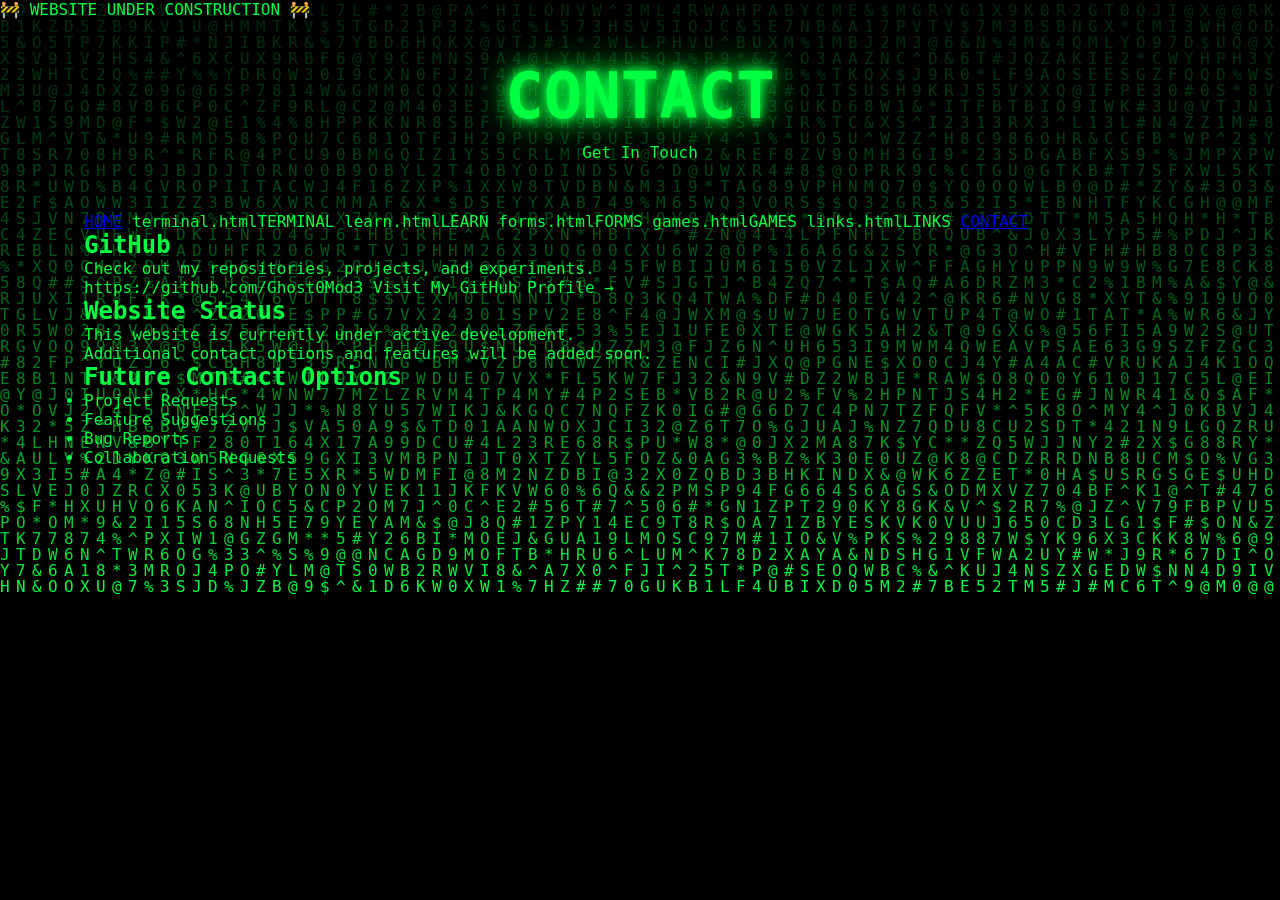
==== contact.html @ 1d0e803f "Add contact page with GitHub link and status info" ====
<!DOCTYPE html>
<html lang="en">
<head>
    <meta charset="UTF-8">
    <meta name="viewport" content="width=device-width, initial-scale=1.0">
    <title>Contact | Ghost0Mod3</title>

    <link rel="stylesheet" href="style.css">
</head>
<body>

    <canvas id="matrix"></canvas>

    <div id="construction-banner">
        🚧 WEBSITE UNDER CONSTRUCTION 🚧
    </div>

    <div class="container">

        <header>
            <h1>CONTACT</h1>
            <p>Get In Touch</p>
        </header>

        <nav class="main-nav" aria-label="Main Navigation">

            <a href="index.html">HOME</a>

            terminal.htmlTERMINAL</a>

            learn.htmlLEARN</a>

            forms.htmlFORMS</a>

            games.htmlGAMES</a>

            links.htmlLINKS</a>

            <a href="contact.html">CONTACT</a>

        </nav>

        <div class="content-box">

            <h2>GitHub</h2>

            <p>
                Check out my repositories, projects, and experiments.
            </p>

            <p>
                https://github.com/Ghost0Mod3
                    Visit My GitHub Profile →
                </a>
            </p>

        </div>

        <div class="content-box">

            <h2>Website Status</h2>

            <p>
                This website is currently under active development.
            </p>

            <p>
                Additional contact options and features will be added soon.
            </p>

        </div>

        <div class="content-box">

            <h2>Future Contact Options</h2>

            <ul>
                <li>Project Requests</li>
                <li>Feature Suggestions</li>
                <li>Bug Reports</li>
                <li>Collaboration Requests</li>
            </ul>

        </div>

    </div>

    <script src="matrix.js"></script>

</body>
</html>
---- style.css ----
*{
    margin:0;
    padding:0;
    box-sizing:border-box;
}

body{
    background:black;
    color:#00ff41;
    font-family:Consolas, monospace;
    overflow-x:hidden;
}

#matrix{
    position:fixed;
    top:0;
    left:0;

    width:100%;
    height:100%;

    z-index:-1;
}

.container{
    position:relative;
    z-index:1;

    width:90%;
    max-width:1200px;
    margin:auto;
    padding:40px 20px;
}

header{
    text-align:center;
    margin-bottom:50px;
}

header h1{
    font-size:4rem;

    text-shadow:
        0 0 10px #00ff41,
        0 0 20px #00ff41,
        0 0 40px #00ff41;
}

header p{
    margin-top:10px;
}

#repo-container{
    display:grid;
    grid-template-columns:
        repeat(auto-fit,minmax(300px,1fr));

    gap:20px;
}

.repo-card{
    background:rgba(0,0,0,.75);

    border:1px solid #00ff41;

    border-radius:12px;

    padding:20px;

    backdrop-filter:blur(8px);

    transition:.3s;
}

.repo-card:hover{
    transform:translateY(-6px);

    box-shadow:
        0 0 20px #00ff41;
}

.repo-card h3{
    margin-bottom:10px;
}

.repo-card p{
    margin-bottom:15px;
}

.repo-card a{
    color:#00ff41;
    text-decoration:none;
}

.repo-card a:hover{
    text-shadow:0 0 10px #00ff41;
}
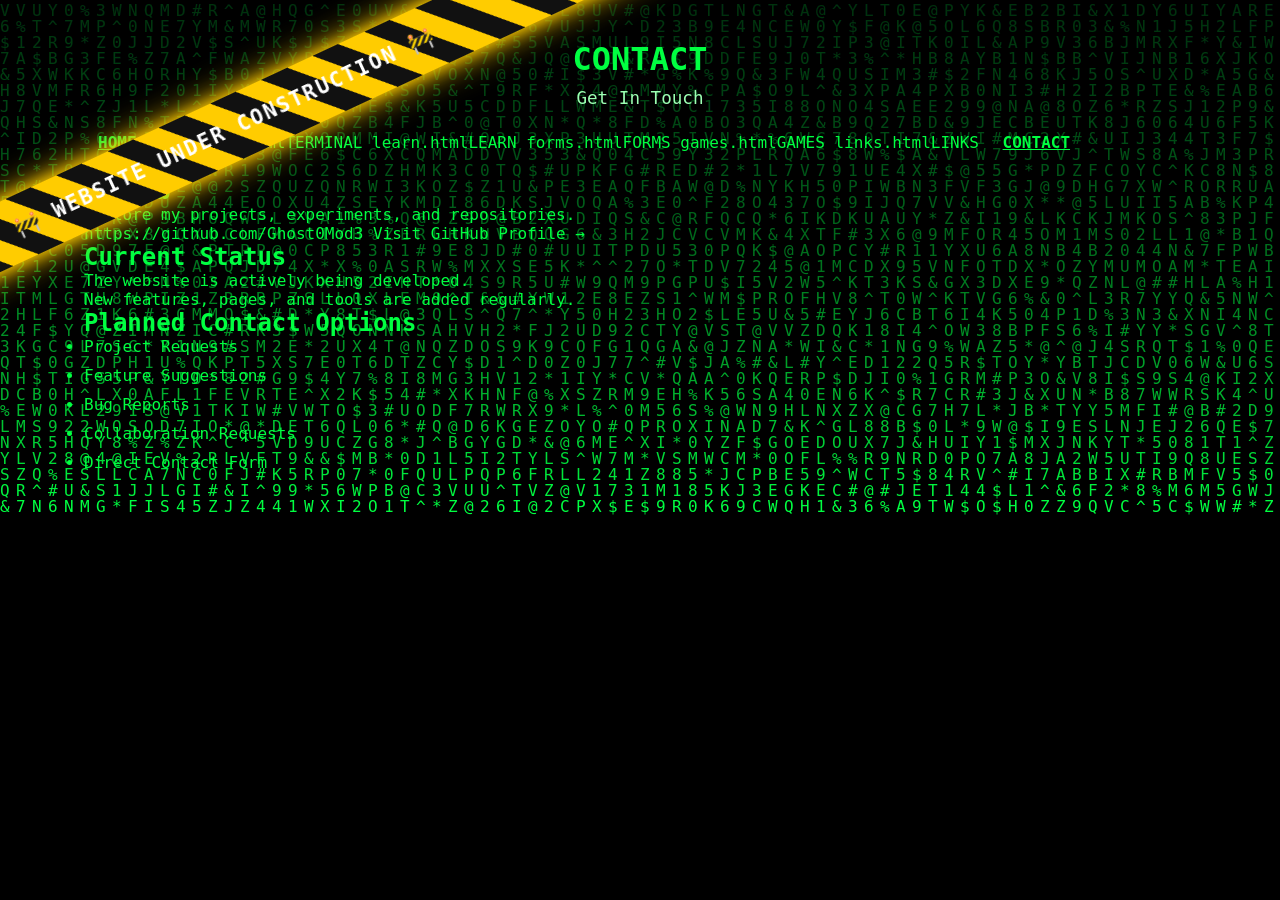
==== commit cf5cef0f: "Update contact.html content and headings" ====
--- a/contact.html
+++ b/contact.html
@@ -22,7 +22,7 @@
             <p>Get In Touch</p>
         </header>
 
-        <nav class="main-nav" aria-label="Main Navigation">
+        <nav class="main-nav">
 
             <a href="index.html">HOME</a>
 
@@ -45,12 +45,12 @@
             <h2>GitHub</h2>
 
             <p>
-                Check out my repositories, projects, and experiments.
+                Explore my projects, experiments, and repositories.
             </p>
 
             <p>
                 https://github.com/Ghost0Mod3
-                    Visit My GitHub Profile →
+                    Visit GitHub Profile →
                 </a>
             </p>
 
@@ -58,27 +58,28 @@
 
         <div class="content-box">
 
-            <h2>Website Status</h2>
+            <h2>Current Status</h2>
 
             <p>
-                This website is currently under active development.
+                The website is actively being developed.
             </p>
 
             <p>
-                Additional contact options and features will be added soon.
+                New features, pages, and tools are added regularly.
             </p>
 
         </div>
 
         <div class="content-box">
 
-            <h2>Future Contact Options</h2>
+            <h2>Planned Contact Options</h2>
 
             <ul>
                 <li>Project Requests</li>
                 <li>Feature Suggestions</li>
                 <li>Bug Reports</li>
                 <li>Collaboration Requests</li>
+                <li>Direct Contact Form</li>
             </ul>
 
         </div>
--- a/style.css
+++ b/style.css
@@ -1,3 +1,7 @@
+/* ==========================
+   GLOBAL
+========================== */
+
 *{
     margin:0;
     padding:0;
@@ -5,11 +9,15 @@
 }
 
 body{
-    background:black;
+    background:#000;
     color:#00ff41;
     font-family:Consolas, monospace;
     overflow-x:hidden;
 }
+
+/* ==========================
+   MATRIX BACKGROUND
+========================== */
 
 #matrix{
     position:fixed;
@@ -22,76 +30,388 @@
     z-index:-1;
 }
 
+/* ==========================
+   MAIN CONTAINER
+========================== */
+
 .container{
     position:relative;
     z-index:1;
 
     width:90%;
-    max-width:1200px;
+    max-width:1400px;
+
     margin:auto;
+
     padding:40px 20px;
 }
+
+/* ==========================
+   HEADER
+========================== */
 
 header{
     text-align:center;
-    margin-bottom:50px;
-}
-
-header h1{
+*   margin-bottom:20px;
+}
+
+header h*{
+
     font-size:4rem;
 
-    text-shadow:
-        0 0 10px #00ff41,
+    text-s*adow:
+        0 0 5px #00ff41,
+   *    0 0 10px #00ff41,
         0 0 20px #00ff41,
         0 0 40px #00ff41;
 }
 
 header p{
+
     margin-top:10px;
-}
+
+    color:#9cffb3;
+
+    font-size:1.1rem;
+}
+
+/* ==========================
+   NAVIGATION
+========================== */
+
+.main-nav{
+
+    width:100%;
+*    display:flex;
+
+    justify-con*ent:space-evenly;
+
+    align-items*center;
+
+    flex-wrap:wrap;
+
+    *ap:5px;
+
+    margin:25px 0;
+
+    p*dding:10px 0;
+
+    background:rgba*0,0,0,.9);
+
+    border-top:2px sol*d #00ff41;
+    border-bottom:2px s*lid #00ff41;
+
+    box-shadow:
+    *   0 0 10px #00ff41;
+}
+
+.main-nav *{
+
+    flex:1;
+
+    min-width:120p*;
+
+    padding:14px;
+
+    text-ali*n:center;
+
+    text-decoration:non*;
+
+    color:#00ff41;
+
+    font-weight:bold;
+
+    transition:.3s;
+}
+
+.main-nav a:hover{
+
+    background:#00ff41;
+
+    color:black;
+
+    box-shadow:
+        inset 0 0 15px rgba(255,255,255,.4);
+}
+
+.main-nav a:focus-visible{
+
+    outline:2px solid white;
+}
+
+/* ==========================
+   CONTENT BOXES
+========================== */
+
+.content-box{
+
+    background:r*ba(0,0,0,.85);
+
+    border:1px sol*d #00ff41;
+
+    border-radius:12px*
+
+    padding:25px;
+
+    margin-bo*tom:25px;
+
+    backdrop-filter:blu*(8px);
+
+    box-shadow:
+        0 * 15px rgba(0,255,65,.15);
+}
+
+.cont*nt-box h2{
+
+    margin-bottom:15px*
+
+    color:#00ff41;
+
+    text-sha*ow:
+        0 0 10px #00ff41;
+}
+
+.*ontent-box p{
+
+    line-height:1.8*
+
+    margin-bottom:12px;
+}
+
+.cont*nt-box ul{
+
+    margin-left:20px;
+}
+
+.content-box li{
+
+    margin-bottom:10px;
+}
+
+.content-box a{
+
+    color:#00ff41;
+
+    text-decoration:none;
+}
+
+.content-box a:hover{
+
+    text-shadow:
+        0 0 10px #00ff41;
+}
+
+/* ==========================
+   REPOSITORY CARDS
+========================== */
 
 #repo-container{
-    display:grid;
-    grid-template-columns:
-        repeat(auto-fit,minmax(300px,1fr));
+
+    *isplay:grid;
+
+    grid-template-co*umns:
+        repeat(auto-fit,minm*x(300px,1fr));
 
     gap:20px;
 }
 
-.repo-card{
-    background:rgba(0,0,0,.75);
+.*epo-card{
+
+    background:rgba(0,0*0,.8);
+
+    border:1px solid #00ff*1;
+
+    border-radius:12px;
+
+    p*dding:20px;
+
+    transition:.3s;
+}*
+.repo-card:hover{
+
+    transform:*ranslateY(-5px);
+
+    box-shadow:
+        0 0 20px #00ff41;
+}
+
+.repo-card h3{
+
+    margin-bottom:10px;
+}
+
+.repo-card p{
+
+    margin-bottom:15px;
+}
+
+.repo-card a{
+
+    color:#00ff41;
+
+    text-decoration:none;
+}
+
+/* ==========================
+   FORMS
+========================== */
+
+input,
+textarea{
+
+    width:100*;
+
+    margin-top:10px;
+    margin*bottom:15px;
+
+    padding:12px;
+
+ *  background:black;
+
+    color:#00*f41;
+
+    border:1px solid #00ff41*
+
+    border-radius:6px;
+
+    font*family:Consolas, monospace;
+}
+
+inp*t:focus,
+textarea:focus{
+
+    outl*ne:none;
+
+    box-shadow:
+        * 0 10px #00ff41;
+}
+
+button{
+
+    p*dding:12px 20px;
+
+    background:b*ack;
+
+    color:#00ff41;
 
     border:1px solid #00ff41;
 
+    border-radius:6px;
+
+    cursor:pointer;
+
+    transition:.3s;
+}
+
+button:hover{
+
+    background:#00ff41;
+
+    color:black;
+}
+
+/* ==========================
+   TERMINAL
+========================== */
+
+.terminal{
+
+    background:black;
+
+    border:1px solid #00ff41;
+
+    padding:20px;
+
     border-radius:12px;
 
+    box-shadow:
+        0 0 20px #00ff41;
+}
+
+#output{
+
+    min-height:400px;
+
+    white-space:pre-line;
+
+    margin-bottom:15px;
+}
+
+#terminal-input{
+
+    width:100%;
+}
+
+/* ==========================
+   CONSTRUCTION BANNER
+========================== */
+
+#construction-banner{
+
+    position:fixed;
+
+    top:100px;
+
+    left:-250px;
+
+    width:950px;
+
     padding:20px;
 
-    backdrop-filter:blur(8px);
-
-    transition:.3s;
-}
-
-.repo-card:hover{
-    transform:translateY(-6px);
-
-    box-shadow:
-        0 0 20px #00ff41;
-}
-
-.repo-card h3{
-    margin-bottom:10px;
-}
-
-.repo-card p{
-    margin-bottom:15px;
-}
-
-.repo-card a{
-    color:#00ff41;
-    text-decoration:none;
-}
-
-.repo-card a:hover{
-    text-shadow:0 0 10px #00ff41;
-}
+    background:
+        repeating-linear-gradient(
+            45deg,
+            #ffcc00,
+            #ffcc00 20px,
+            #111111 20px,
+            #111111 40px
+        );
+
+    color:white;
+
+    font-size:1.3rem;
+
+    font-weight:bold;
+
+    text-align:center;
+
+    letter-spacing:2px;
+
+    text-transform:uppercase;
+
+    transform:rotate(-25deg);
+
+    z-index:9999;
+
+    box-shadow:
+        0 0 15px #ffcc00,
+        0 0 35px #ffcc00;
+}
+
+/* ==========================
+   MOBILE
+========================== */
+
+@media(max-width:768px){
+
+    header h1{
+        font-size:2.5rem;
+    }
+
+    .main-nav{
+        flex-direction:column;
+    }
+
+    .main-nav a{
+        width:100%;
+    }
+
+    #construction-banner{
+
+        width:650px;
+
+        left:-220px;
+
+        font-size:.9rem;
+    }
+}
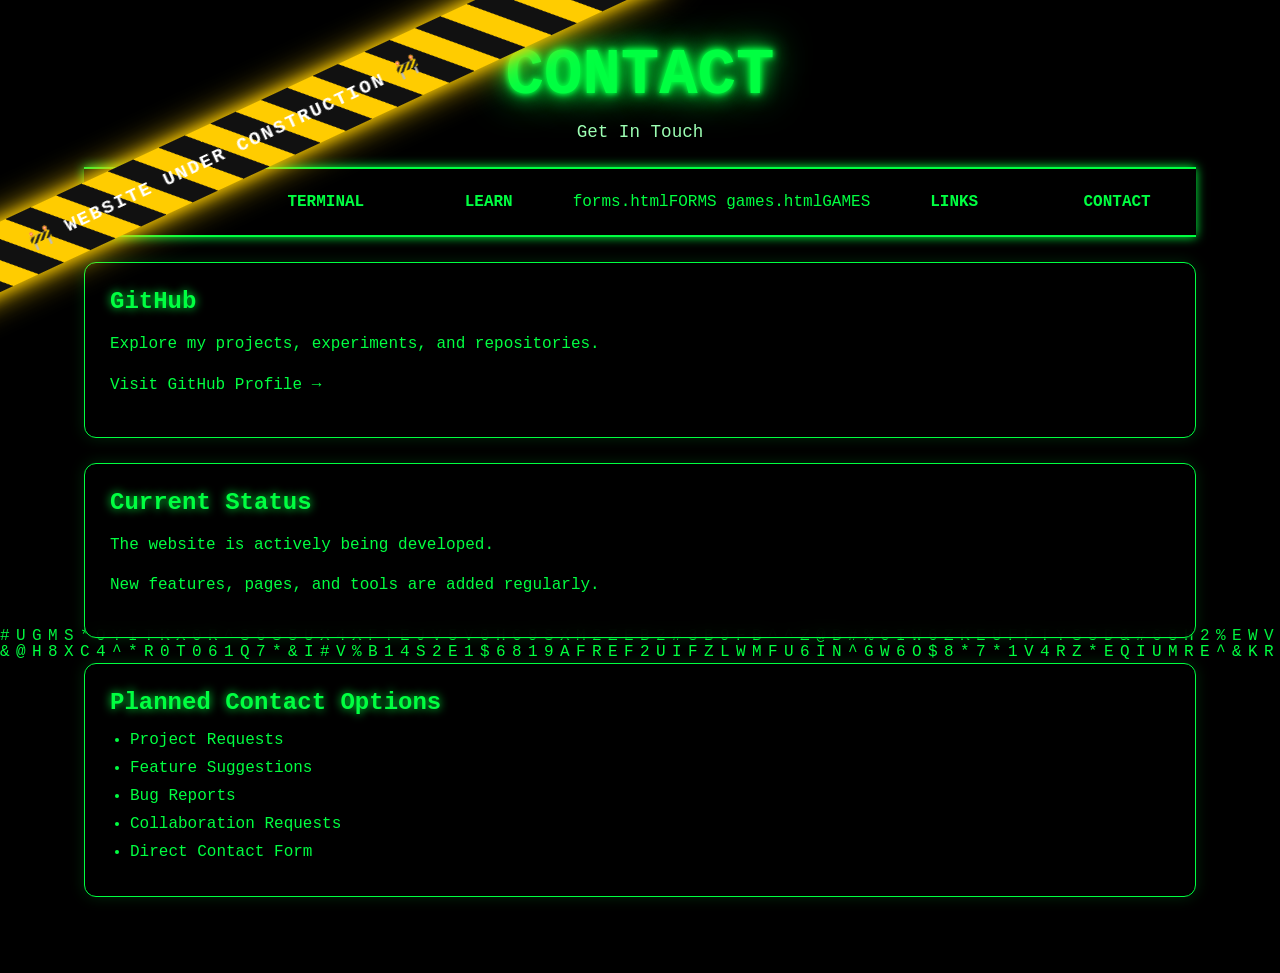
==== commit 64ed3fbe: "Fix navigation links and update GitHub profile link" ====
--- a/contact.html
+++ b/contact.html
@@ -23,21 +23,13 @@
         </header>
 
         <nav class="main-nav">
-
             <a href="index.html">HOME</a>
-
-            terminal.htmlTERMINAL</a>
-
-            learn.htmlLEARN</a>
-
+            <a href="terminal.html">TERMINAL</a>
+            <a href="learn.html">LEARN</a>
             forms.htmlFORMS</a>
-
             games.htmlGAMES</a>
-
-            links.htmlLINKS</a>
-
+            <a href="links.html">LINKS</a>
             <a href="contact.html">CONTACT</a>
-
         </nav>
 
         <div class="content-box">
@@ -49,8 +41,12 @@
             </p>
 
             <p>
-                https://github.com/Ghost0Mod3
+                <a href="https://github.com/Ghost0Mod3"
+                   target="_blank"
+                   rel="noopener noreferrer">
+
                     Visit GitHub Profile →
+
                 </a>
             </p>
 
--- a/style.css
+++ b/style.css
@@ -52,27 +52,23 @@
 
 header{
     text-align:center;
-*   margin-bottom:20px;
-}
-
-header h*{
-
+    margin-bottom:25px;
+}
+
+header h1{
     font-size:4rem;
 
-    text-s*adow:
+    text-shadow:
         0 0 5px #00ff41,
-   *    0 0 10px #00ff41,
+        0 0 10px #00ff41,
         0 0 20px #00ff41,
         0 0 40px #00ff41;
 }
 
 header p{
-
     margin-top:10px;
-
+    font-size:1.1rem;
     color:#9cffb3;
-
-    font-size:1.1rem;
 }
 
 /* ==========================
@@ -82,40 +78,41 @@
 .main-nav{
 
     width:100%;
-*    display:flex;
-
-    justify-con*ent:space-evenly;
-
-    align-items*center;
+
+    display:flex;
+
+    justify-content:space-evenly;
+
+    align-items:center;
 
     flex-wrap:wrap;
 
-    *ap:5px;
+    gap:5px;
 
     margin:25px 0;
 
-    p*dding:10px 0;
-
-    background:rgba*0,0,0,.9);
-
-    border-top:2px sol*d #00ff41;
-    border-bottom:2px s*lid #00ff41;
-
-    box-shadow:
-    *   0 0 10px #00ff41;
-}
-
-.main-nav *{
+    padding:10px 0;
+
+    background:rgba(0,0,0,.90);
+
+    border-top:2px solid #00ff41;
+    border-bottom:2px solid #00ff41;
+
+    box-shadow:
+        0 0 10px #00ff41;
+}
+
+.main-nav a{
 
     flex:1;
 
-    min-width:120p*;
+    min-width:120px;
 
     padding:14px;
 
-    text-ali*n:center;
-
-    text-decoration:non*;
+    text-align:center;
+
+    text-decoration:none;
 
     color:#00ff41;
 
@@ -129,9 +126,6 @@
     background:#00ff41;
 
     color:black;
-
-    box-shadow:
-        inset 0 0 15px rgba(255,255,255,.4);
 }
 
 .main-nav a:focus-visible{
@@ -145,91 +139,90 @@
 
 .content-box{
 
-    background:r*ba(0,0,0,.85);
-
-    border:1px sol*d #00ff41;
-
-    border-radius:12px*
+    background:rgba(0,0,0,.85);
+
+    border:1px solid #00ff41;
+
+    border-radius:12px;
 
     padding:25px;
 
-    margin-bo*tom:25px;
-
-    backdrop-filter:blu*(8px);
-
-    box-shadow:
-        0 * 15px rgba(0,255,65,.15);
-}
-
-.cont*nt-box h2{
-
-    margin-bottom:15px*
-
-    color:#00ff41;
-
-    text-sha*ow:
-        0 0 10px #00ff41;
-}
-
-.*ontent-box p{
-
-    line-height:1.8*
-
-    margin-bottom:12px;
-}
-
-.cont*nt-box ul{
-
-    margin-left:20px;
-}
-
-.content-box li{
-
-    margin-bottom:10px;
-}
-
-.content-box a{
-
-    color:#00ff41;
-
-    text-decoration:none;
-}
-
-.content-box a:hover{
+    margin-bottom:25px;
+
+    backdrop-filter:blur(8px);
+
+    box-shadow:
+        0 0 15px rgba(0,255,65,.15);
+}
+
+.content-box h2{
+
+    margin-bottom:15px;
 
     text-shadow:
         0 0 10px #00ff41;
 }
 
-/* ==========================
-   REPOSITORY CARDS
+.content-box p{
+
+    line-height:1.8;
+
+    margin-bottom:12px;
+}
+
+.content-box ul{
+
+    margin-left:20px;
+}
+
+.content-box li{
+
+    margin-bottom:10px;
+}
+
+.content-box a{
+
+    color:#00ff41;
+
+    text-decoration:none;
+}
+
+.content-box a:hover{
+
+    text-shadow:
+        0 0 10px #00ff41;
+}
+
+/* ==========================
+   REPOSITORY GRID
 ========================== */
 
 #repo-container{
 
-    *isplay:grid;
-
-    grid-template-co*umns:
-        repeat(auto-fit,minm*x(300px,1fr));
+    display:grid;
+
+    grid-template-columns:
+        repeat(auto-fit,minmax(300px,1fr));
 
     gap:20px;
 }
 
-.*epo-card{
-
-    background:rgba(0,0*0,.8);
-
-    border:1px solid #00ff*1;
+.repo-card{
+
+    background:rgba(0,0,0,.85);
+
+    border:1px solid #00ff41;
 
     border-radius:12px;
 
-    p*dding:20px;
+    padding:20px;
 
     transition:.3s;
-}*
+}
+
 .repo-card:hover{
 
-    transform:*ranslateY(-5px);
+    transform:translateY(-5px);
 
     box-shadow:
         0 0 20px #00ff41;
@@ -242,14 +235,70 @@
 
 .repo-card p{
 
+    margin-bottom:10px;
+}
+
+.repo-card a{
+
+    color:#00ff41;
+
+    text-decoration:none;
+}
+
+/* ==========================
+   TERMINAL
+========================== */
+
+.terminal{
+
+    background:rgba(0,0,0,.92);
+
+    border:1px solid #00ff41;
+
+    border-radius:12px;
+
+    padding:20px;
+
+    box-shadow:
+        0 0 20px #00ff41;
+}
+
+#output{
+
+    min-height:400px;
+
+    padding:10px;
+
+    overflow-y:auto;
+
+    white-space:pre-line;
+
     margin-bottom:15px;
 }
 
-.repo-card a{
-
-    color:#00ff41;
-
-    text-decoration:none;
+#terminal-input{
+
+    width:100%;
+
+    padding:12px;
+
+    background:black;
+
+    color:#00ff41;
+
+    border:1px solid #00ff41;
+
+    border-radius:6px;
+
+    font-family:Consolas, monospace;
+}
+
+#terminal-input:focus{
+
+    outline:none;
+
+    box-shadow:
+        0 0 10px #00ff41;
 }
 
 /* ==========================
@@ -259,38 +308,38 @@
 input,
 textarea{
 
-    width:100*;
+    width:100%;
 
     margin-top:10px;
-    margin*bottom:15px;
+    margin-bottom:15px;
 
     padding:12px;
 
- *  background:black;
-
-    color:#00*f41;
-
-    border:1px solid #00ff41*
+    background:black;
+
+    color:#00ff41;
+
+    border:1px solid #00ff41;
 
     border-radius:6px;
 
-    font*family:Consolas, monospace;
-}
-
-inp*t:focus,
+    font-family:Consolas, monospace;
+}
+
+input:focus,
 textarea:focus{
 
-    outl*ne:none;
-
-    box-shadow:
-        * 0 10px #00ff41;
+    outline:none;
+
+    box-shadow:
+        0 0 10px #00ff41;
 }
 
 button{
 
-    p*dding:12px 20px;
-
-    background:b*ack;
+    padding:12px 20px;
+
+    background:black;
 
     color:#00ff41;
 
@@ -311,47 +360,14 @@
 }
 
 /* ==========================
-   TERMINAL
-========================== */
-
-.terminal{
-
-    background:black;
-
-    border:1px solid #00ff41;
-
-    padding:20px;
-
-    border-radius:12px;
-
-    box-shadow:
-        0 0 20px #00ff41;
-}
-
-#output{
-
-    min-height:400px;
-
-    white-space:pre-line;
-
-    margin-bottom:15px;
-}
-
-#terminal-input{
-
-    width:100%;
-}
-
-/* ==========================
-   CONSTRUCTION BANNER
+   UNDER CONSTRUCTION
 ========================== */
 
 #construction-banner{
 
     position:fixed;
 
-    top:100px;
-
+    top:120px;
     left:-250px;
 
     width:950px;
@@ -369,15 +385,15 @@
 
     color:white;
 
-    font-size:1.3rem;
+    font-size:1.2rem;
 
     font-weight:bold;
 
     text-align:center;
 
+    text-transform:uppercase;
+
     letter-spacing:2px;
-
-    text-transform:uppercase;
 
     transform:rotate(-25deg);
 
@@ -410,8 +426,8 @@
 
         width:650px;
 
-        left:-220px;
-
-        font-size:.9rem;
+        left:-250px;
+
+        font-size:.8rem;
     }
 }
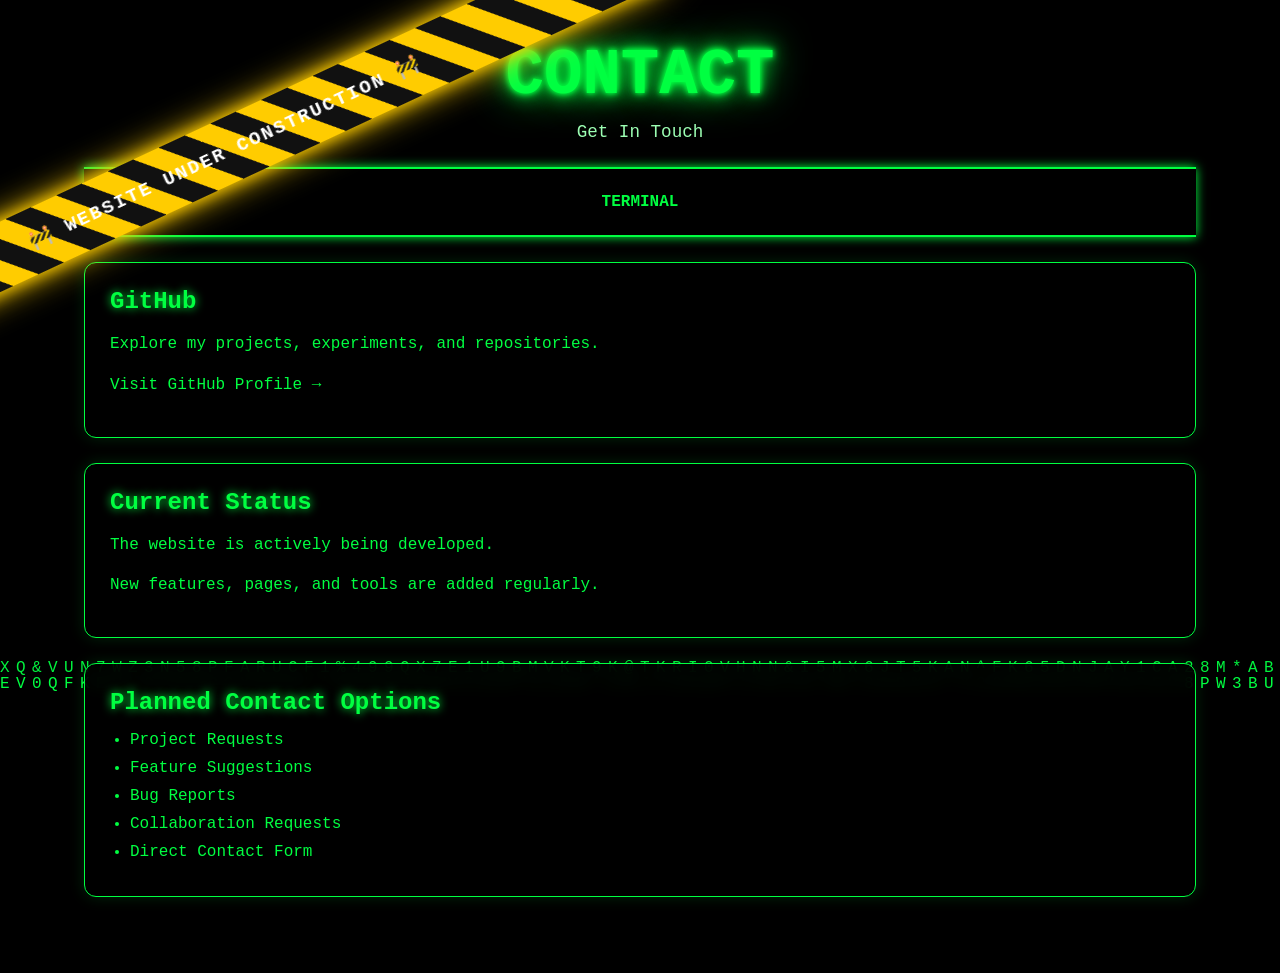
==== commit e23f22f3: "Update navigation links in contact.html Removed unnecessary links from the navigation menu." ====
--- a/contact.html
+++ b/contact.html
@@ -23,13 +23,9 @@
         </header>
 
         <nav class="main-nav">
-            <a href="index.html">HOME</a>
+            
             <a href="terminal.html">TERMINAL</a>
-            <a href="learn.html">LEARN</a>
-            forms.htmlFORMS</a>
-            games.htmlGAMES</a>
-            <a href="links.html">LINKS</a>
-            <a href="contact.html">CONTACT</a>
+            
         </nav>
 
         <div class="content-box">
--- a/style.css
+++ b/style.css
@@ -430,4 +430,48 @@
 
         font-size:.8rem;
     }
-}
+   .terminal-launch{
+
+    text-align:center;
+
+    margin:30px 0;
+}
+
+.terminal-button{
+
+    display:inline-block;
+
+    padding:20px 50px;
+
+    background:rgba(0,0,0,.9);
+
+    color:#00ff41;
+
+    text-decoration:none;
+
+    font-size:1.4rem;
+
+    font-weight:bold;
+
+    border:2px solid #00ff41;
+
+    border-radius:12px;
+
+    box-shadow:
+        0 0 10px #00ff41,
+        0 0 20px #00ff41;
+
+    transition:.3s;
+}
+
+.terminal-button:hover{
+
+    background:#00ff41;
+
+    color:black;
+
+    box-shadow:
+        0 0 20px #00ff41,
+        0 0 40px #00ff41;
+}
+}
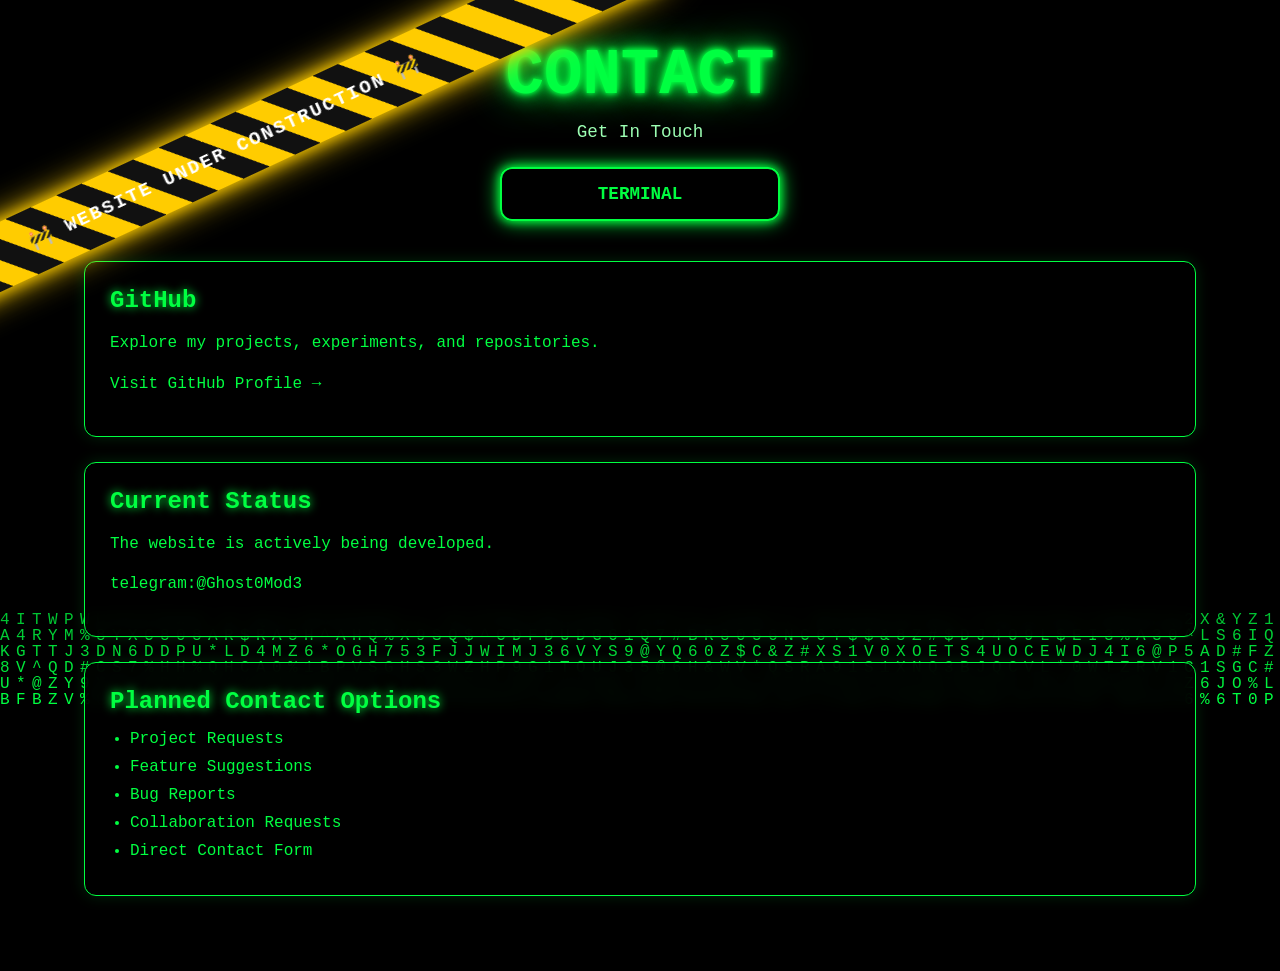
==== commit f5c6cb59: "Update contact information in contact.html" ====
--- a/contact.html
+++ b/contact.html
@@ -57,7 +57,7 @@
             </p>
 
             <p>
-                New features, pages, and tools are added regularly.
+                telegram:@Ghost0Mod3
             </p>
 
         </div>
--- a/style.css
+++ b/style.css
@@ -72,52 +72,48 @@
 }
 
 /* ==========================
-   NAVIGATION
+   TERMINAL ACCESS BUTTON
 ========================== */
 
 .main-nav{
 
-    width:100%;
-
-    display:flex;
-
-    justify-content:space-evenly;
-
-    align-items:center;
-
-    flex-wrap:wrap;
-
-    gap:5px;
-
-    margin:25px 0;
-
-    padding:10px 0;
-
-    background:rgba(0,0,0,.90);
-
-    border-top:2px solid #00ff41;
-    border-bottom:2px solid #00ff41;
-
-    box-shadow:
-        0 0 10px #00ff41;
+    text-align:center;
+
+    background:none;
+
+    border:none;
+
+    box-shadow:none;
+
+    margin:20px 0 40px;
 }
 
 .main-nav a{
 
-    flex:1;
-
-    min-width:120px;
-
-    padding:14px;
-
-    text-align:center;
+    display:inline-block;
+
+    min-width:280px;
+
+    padding:15px 40px;
+
+    color:#00ff41;
 
     text-decoration:none;
 
-    color:#00ff41;
-
     font-weight:bold;
 
+    font-size:1.1rem;
+
+    background:rgba(0,0,0,.85);
+
+    border:2px solid #00ff41;
+
+    border-radius:12px;
+
+    box-shadow:
+        0 0 10px #00ff41,
+        0 0 20px #00ff41;
+
     transition:.3s;
 }
 
@@ -126,11 +122,10 @@
     background:#00ff41;
 
     color:black;
-}
-
-.main-nav a:focus-visible{
-
-    outline:2px solid white;
+
+    box-shadow:
+        0 0 20px #00ff41,
+        0 0 40px #00ff41;
 }
 
 /* ==========================
@@ -194,7 +189,7 @@
 }
 
 /* ==========================
-   REPOSITORY GRID
+   REPOSITORY FEED
 ========================== */
 
 #repo-container{
@@ -228,23 +223,6 @@
         0 0 20px #00ff41;
 }
 
-.repo-card h3{
-
-    margin-bottom:10px;
-}
-
-.repo-card p{
-
-    margin-bottom:10px;
-}
-
-.repo-card a{
-
-    color:#00ff41;
-
-    text-decoration:none;
-}
-
 /* ==========================
    TERMINAL
 ========================== */
@@ -360,8 +338,12 @@
 }
 
 /* ==========================
-   UNDER CONSTRUCTION
-========================== */
+   CONSTRUCTION BANNER
+========================== */
+
+#terminal-entry{
+    text-decoration:none;
+}
 
 #construction-banner{
 
@@ -399,9 +381,21 @@
 
     z-index:9999;
 
+    transition:.3s;
+
     box-shadow:
         0 0 15px #ffcc00,
         0 0 35px #ffcc00;
+}
+
+#construction-banner:hover{
+
+    cursor:pointer;
+
+    box-shadow:
+        0 0 25px #ffcc00,
+        0 0 45px #ffcc00,
+        0 0 70px #ffcc00;
 }
 
 /* ==========================
@@ -414,11 +408,8 @@
         font-size:2.5rem;
     }
 
-    .main-nav{
-        flex-direction:column;
-    }
-
     .main-nav a{
+        min-width:220px;
         width:100%;
     }
 
@@ -430,48 +421,4 @@
 
         font-size:.8rem;
     }
-   .terminal-launch{
-
-    text-align:center;
-
-    margin:30px 0;
-}
-
-.terminal-button{
-
-    display:inline-block;
-
-    padding:20px 50px;
-
-    background:rgba(0,0,0,.9);
-
-    color:#00ff41;
-
-    text-decoration:none;
-
-    font-size:1.4rem;
-
-    font-weight:bold;
-
-    border:2px solid #00ff41;
-
-    border-radius:12px;
-
-    box-shadow:
-        0 0 10px #00ff41,
-        0 0 20px #00ff41;
-
-    transition:.3s;
-}
-
-.terminal-button:hover{
-
-    background:#00ff41;
-
-    color:black;
-
-    box-shadow:
-        0 0 20px #00ff41,
-        0 0 40px #00ff41;
-}
-}
+}
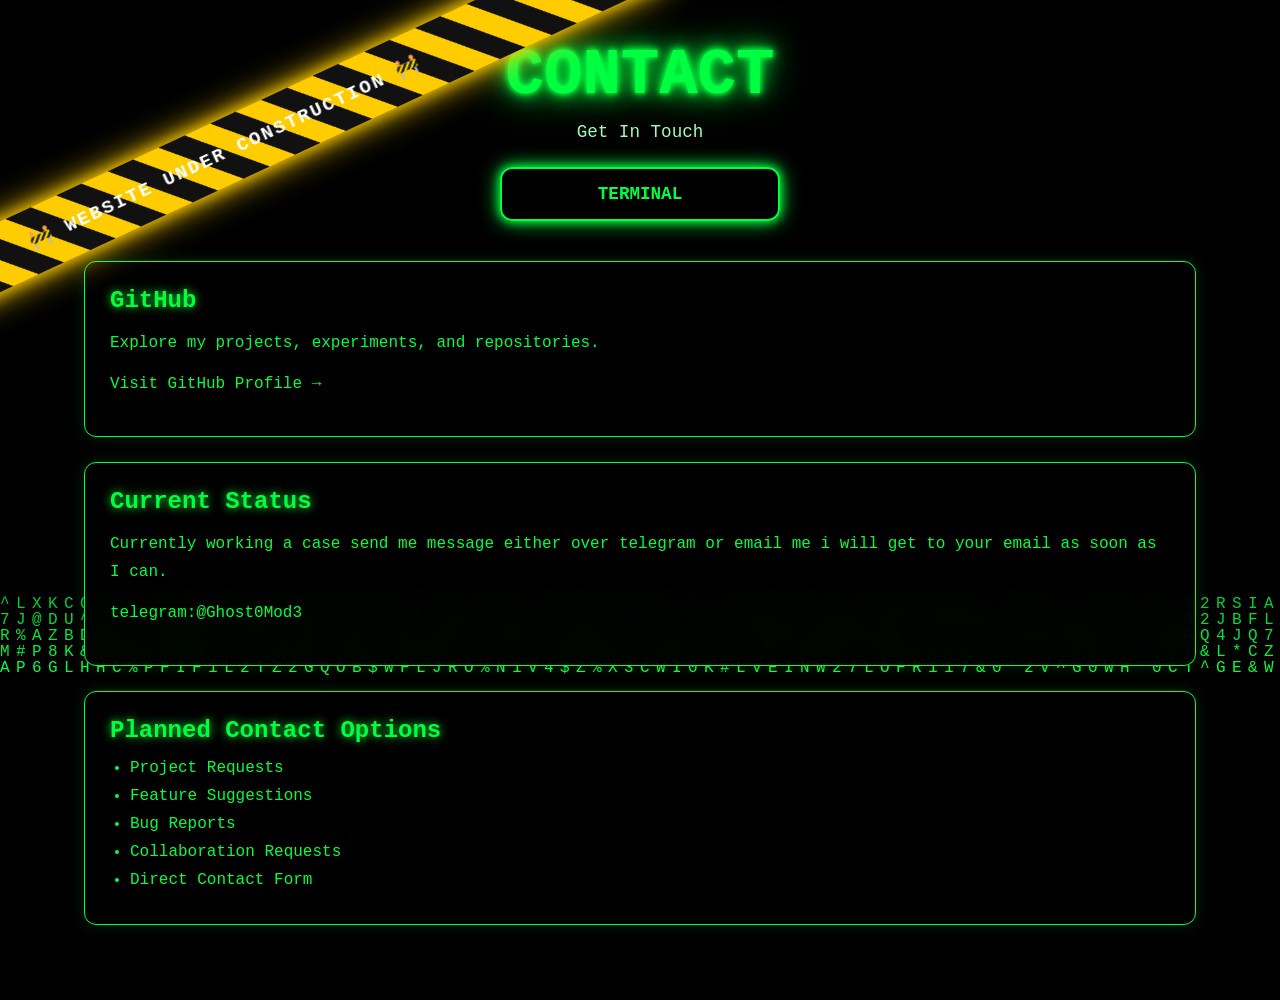
==== commit 0151637a: "Revise current status message with contact details Updated the current status message to provide con" ====
--- a/contact.html
+++ b/contact.html
@@ -53,11 +53,13 @@
             <h2>Current Status</h2>
 
             <p>
-                The website is actively being developed.
+                Currently working a case send me message either over telegram 
+                or email me i will get to your email as soon as I can.
             </p>
 
             <p>
                 telegram:@Ghost0Mod3
+                
             </p>
 
         </div>
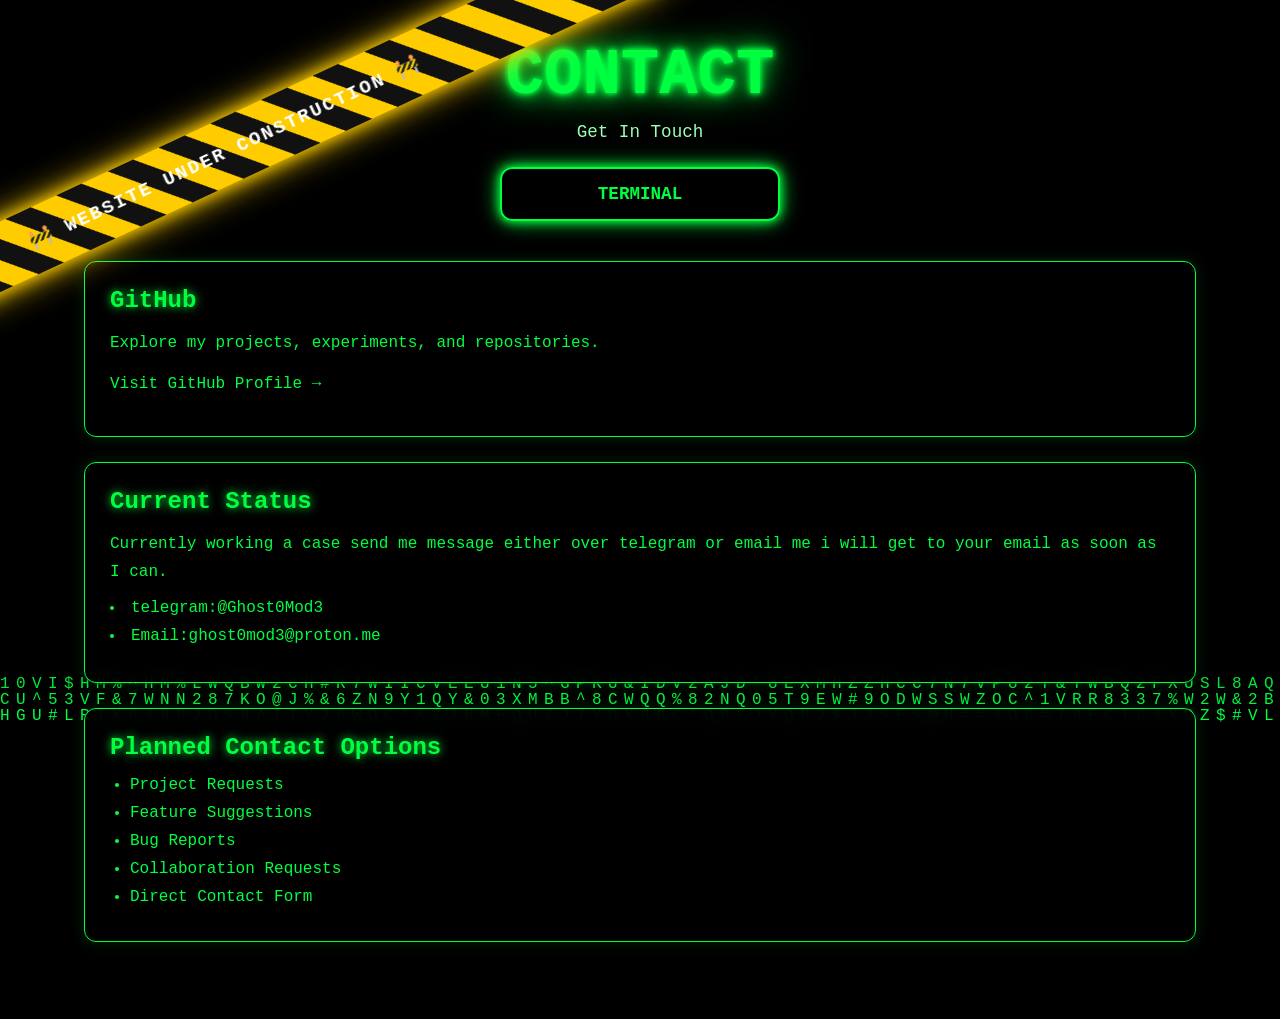
==== commit 915cb593: "Update contact information format in contact.html" ====
--- a/contact.html
+++ b/contact.html
@@ -57,11 +57,12 @@
                 or email me i will get to your email as soon as I can.
             </p>
 
-            <p>
-                telegram:@Ghost0Mod3
+            <li>telegram:@Ghost0Mod3</li>
+            <li>Email:ghost0mod3@proton.me</li>
+                
                 
             </p>
-
+        
         </div>
 
         <div class="content-box">
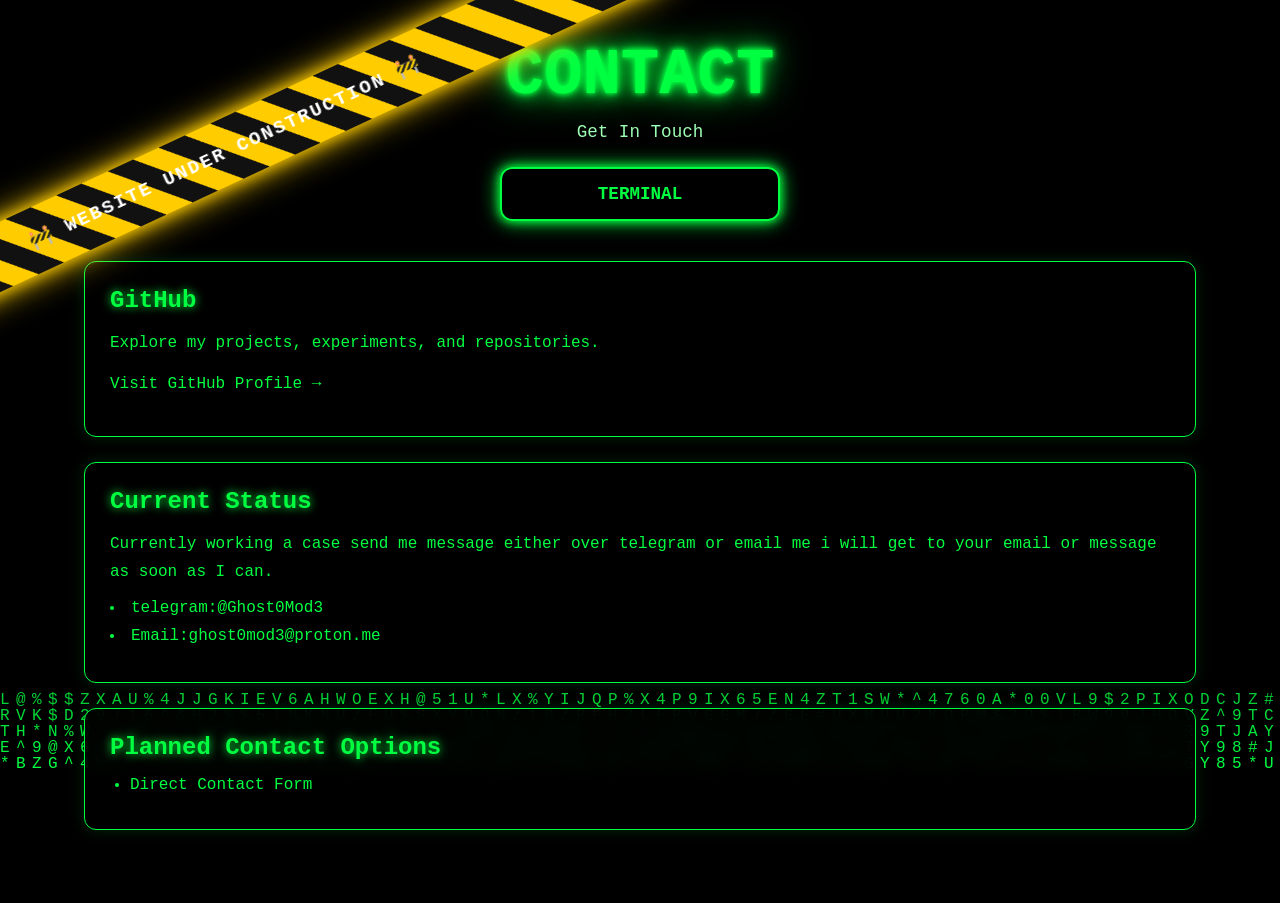
==== commit 030ba569: "Revise contact message and simplify options Updated message for email response and removed extra con" ====
--- a/contact.html
+++ b/contact.html
@@ -54,7 +54,7 @@
 
             <p>
                 Currently working a case send me message either over telegram 
-                or email me i will get to your email as soon as I can.
+                or email me i will get to your email or message as soon as I can.
             </p>
 
             <li>telegram:@Ghost0Mod3</li>
@@ -70,10 +70,6 @@
             <h2>Planned Contact Options</h2>
 
             <ul>
-                <li>Project Requests</li>
-                <li>Feature Suggestions</li>
-                <li>Bug Reports</li>
-                <li>Collaboration Requests</li>
                 <li>Direct Contact Form</li>
             </ul>
 
